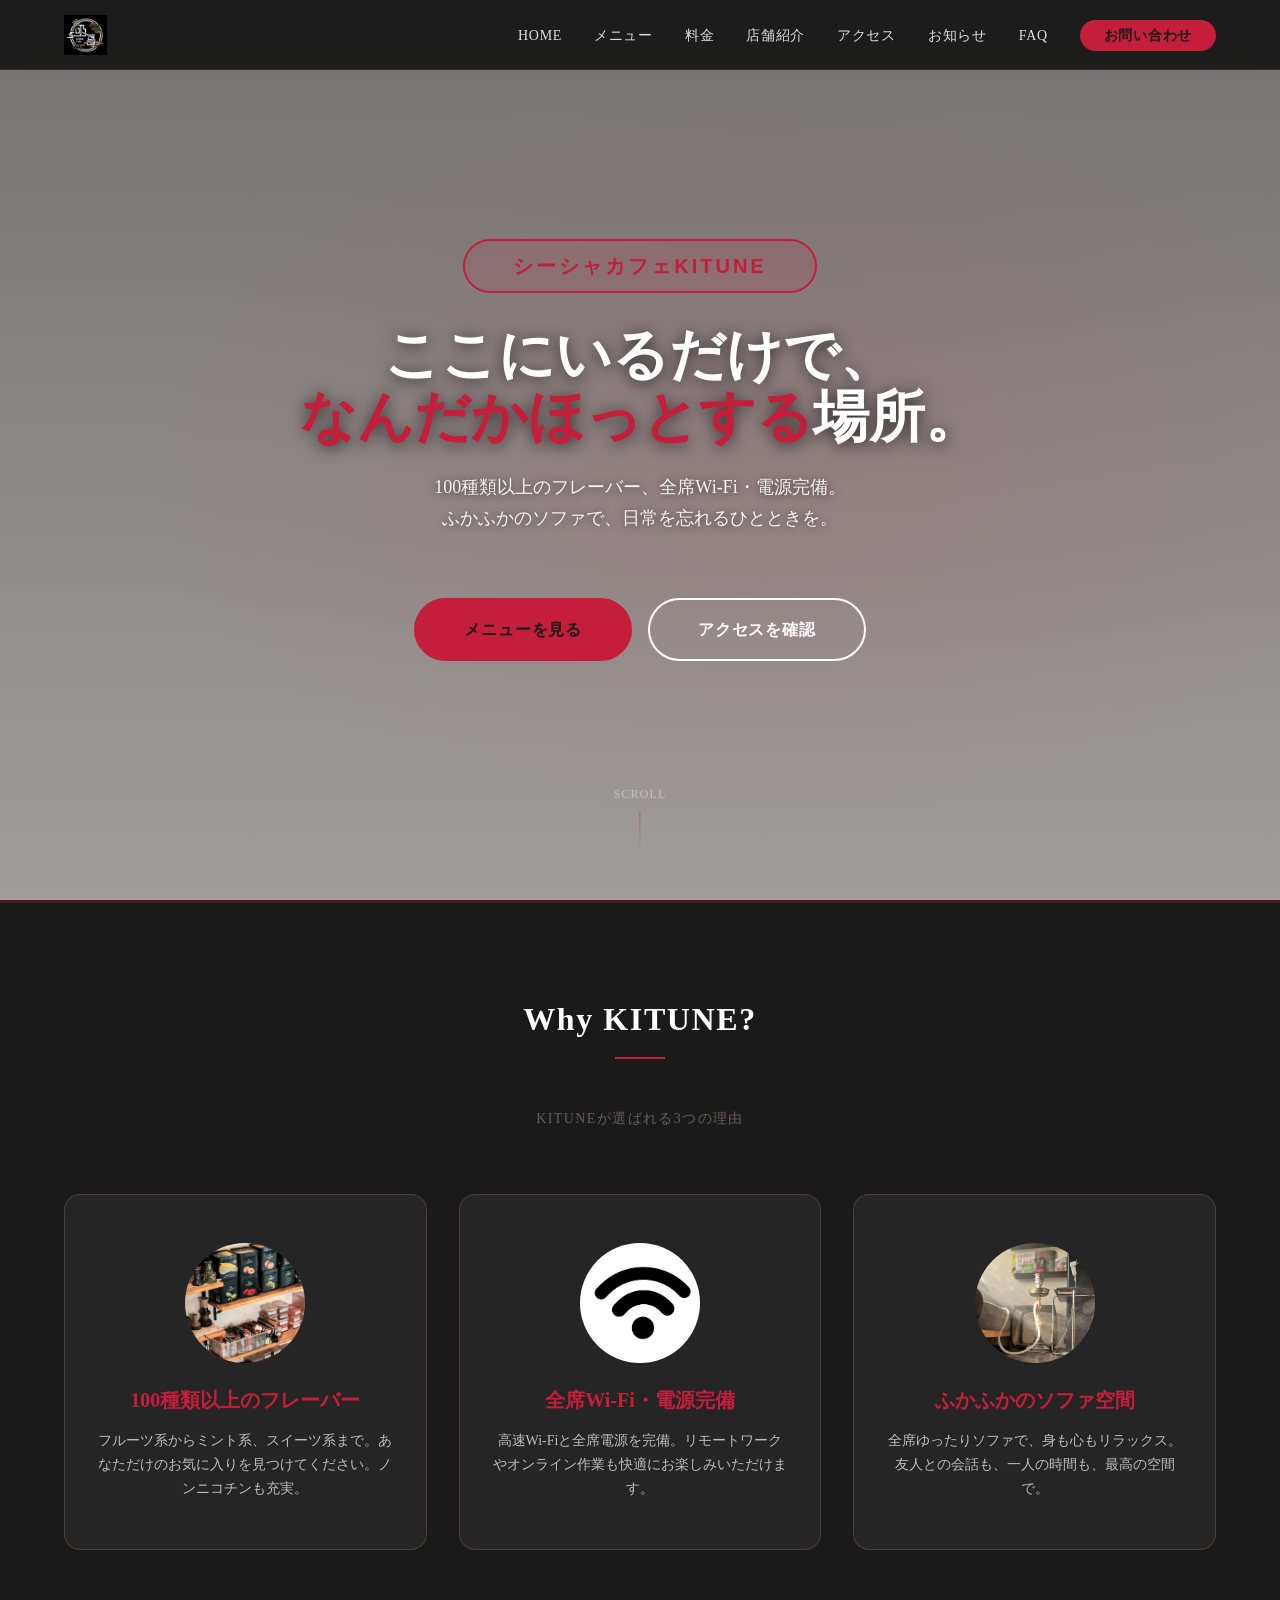
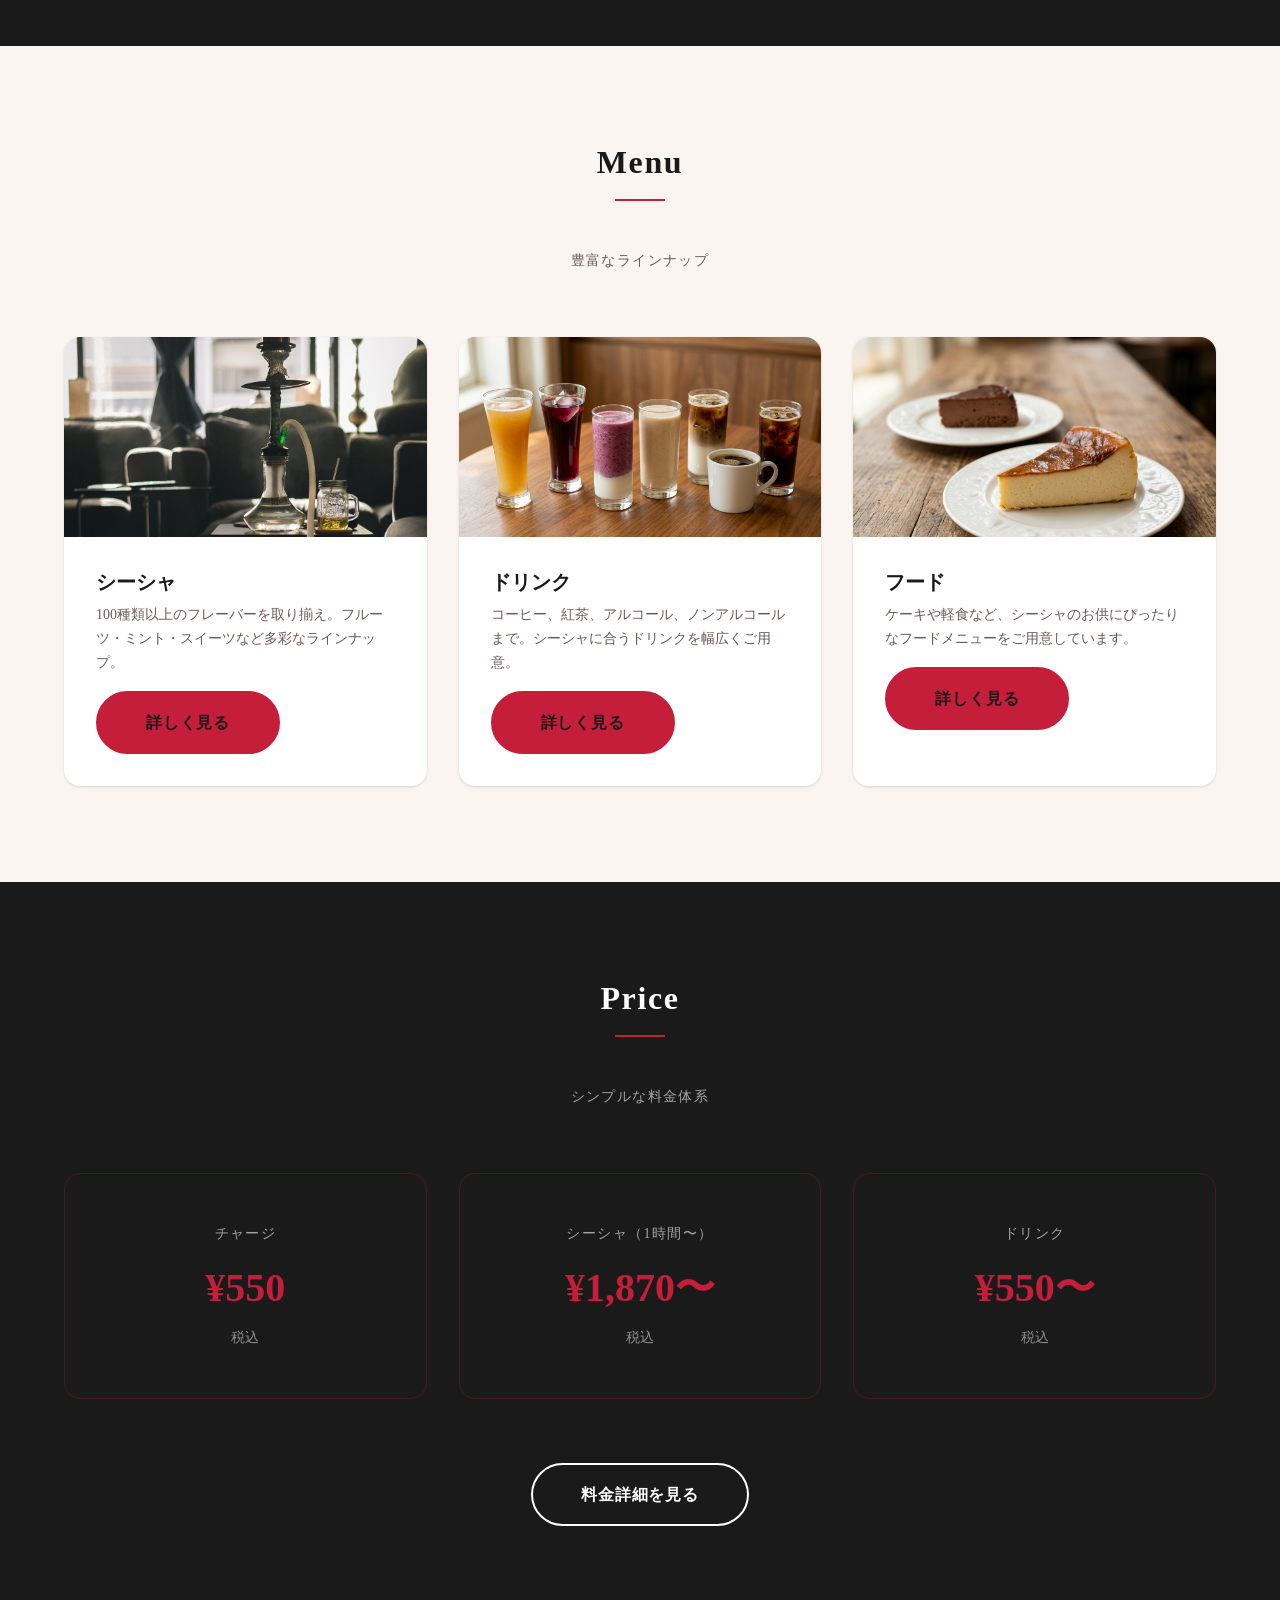
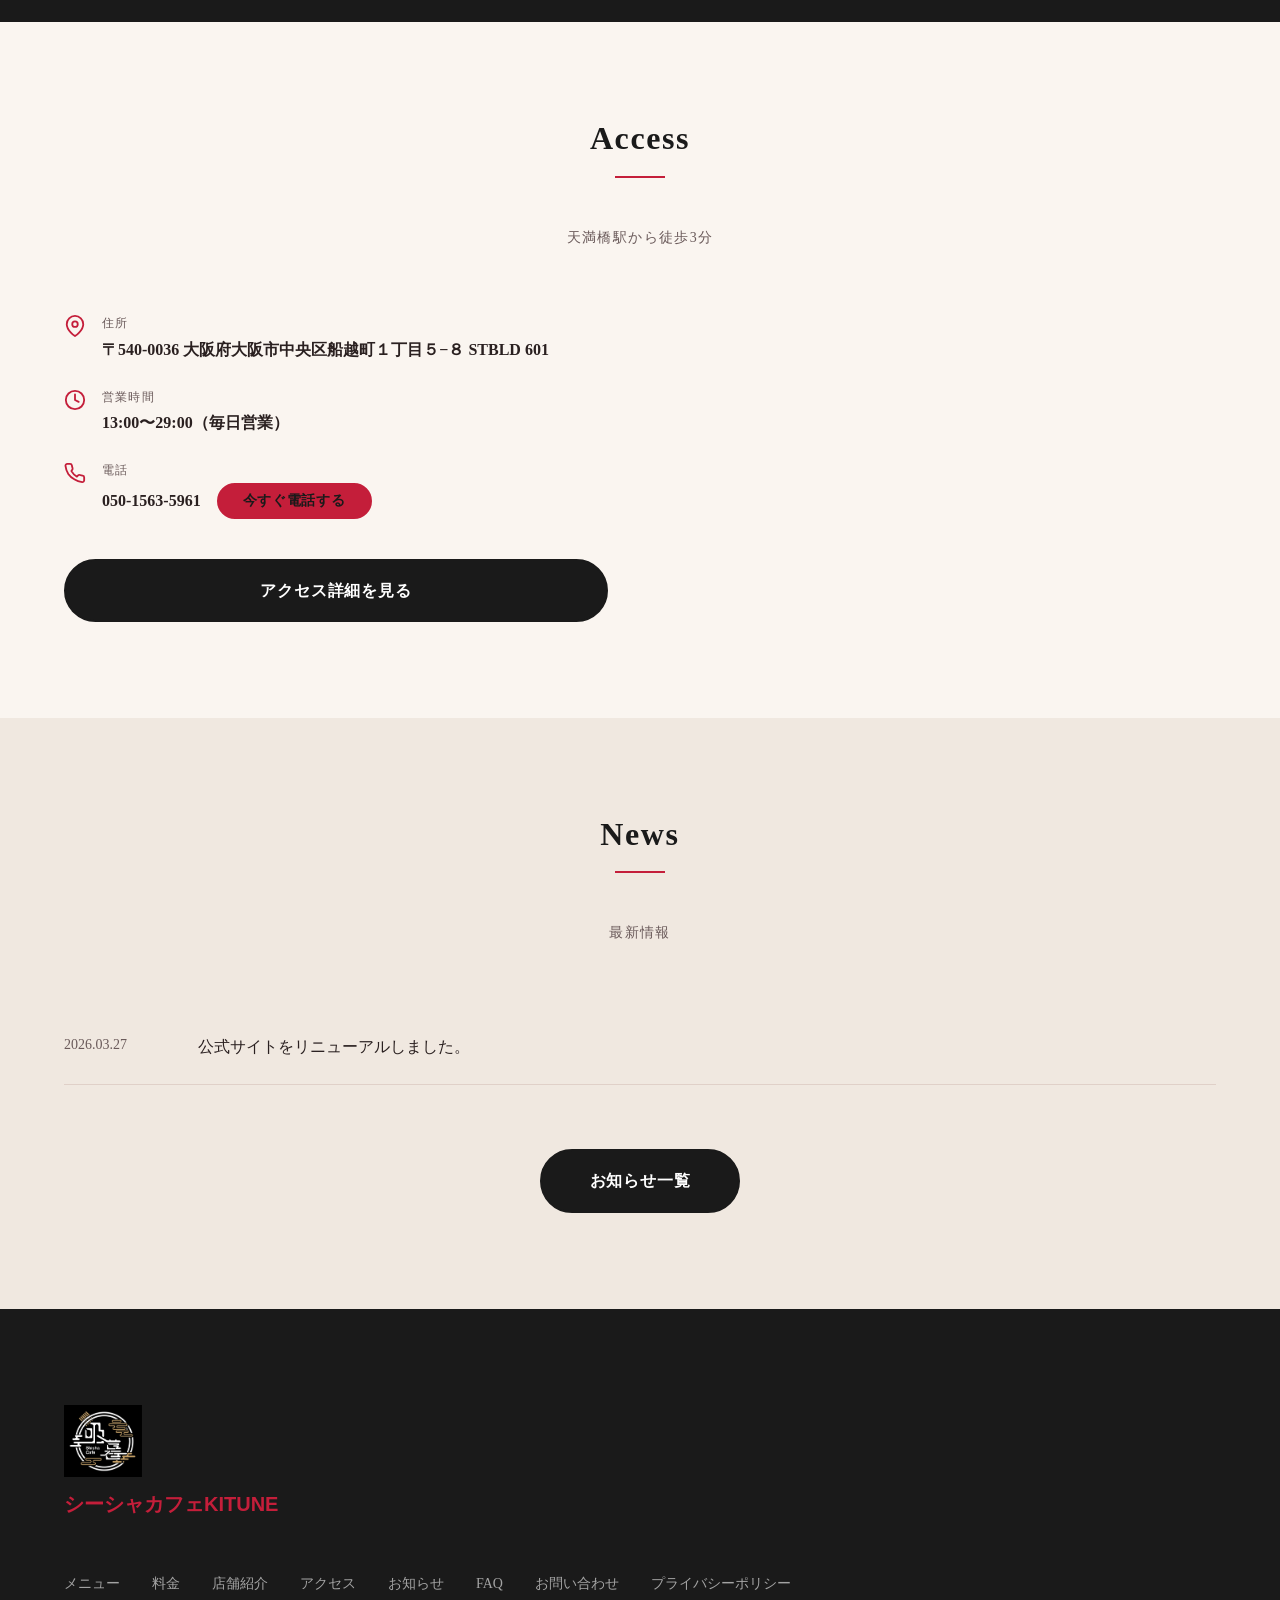
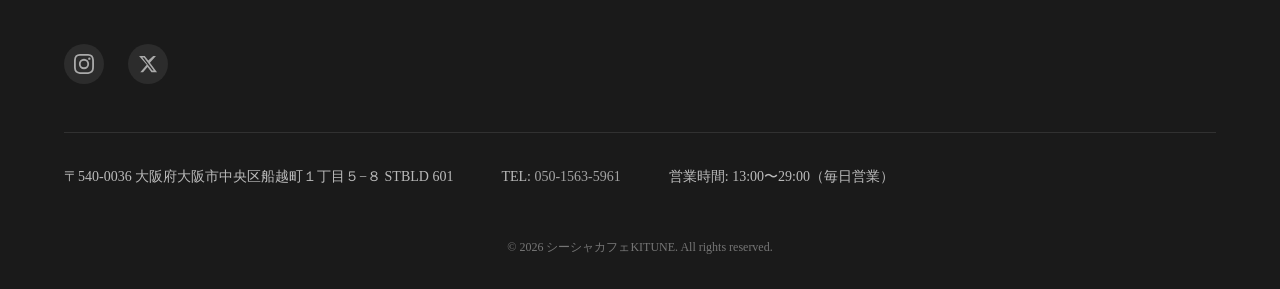
==== index.html @ b35e265c "feat: kitune 店舗HP初期作成 Co-Authored-By: Claude Opus 4.6 <noreply@anthropic.com>" ====
<!DOCTYPE html>
<html lang="ja">
<head>
  <meta charset="UTF-8">
  <base href="/">

  <meta name="viewport" content="width=device-width, initial-scale=1.0">
  <title>Shisha Cafe KITUNE（KITUNE）- 大阪天満橋のシーシャカフェ</title>
  <meta name="description" content="大阪・天満橋駅徒歩3分のシーシャカフェ。100種類以上のフレーバー、全席Wi-Fi・電源完備。リモートワークにも最適な至極のくつろぎ空間。営業時間13:00〜29:00。">
  <meta name="keywords" content="シーシャ,大阪,天満橋,シーシャカフェ,水タバコ,スーク,Souq">
  <link rel="canonical" href="https://kitune.example.com/">
  <!-- OGP -->
  <meta property="og:title" content="Shisha Cafe KITUNE（KITUNE）- 大阪天満橋のシーシャカフェ">
  <meta property="og:description" content="大阪・天満橋駅徒歩3分。100種類以上のフレーバー、全席Wi-Fi完備のシーシャカフェ。">
  <meta property="og:type" content="website">
  <meta property="og:url" content="https://kitune.example.com/">
  <meta property="og:image" content="https://kitune.example.com/images/og-image.jpg">
  <meta property="og:site_name" content="シーシャカフェKITUNE">
  <meta property="og:locale" content="ja_JP">
  <meta name="twitter:card" content="summary_large_image">
  <meta name="twitter:image" content="https://kitune.example.com/images/og-image.jpg">
  <!-- 構造化データ -->
  <script type="application/ld+json">
  {
    "@context": "https://schema.org",
    "@type": "CafeOrCoffeeShop",
    "name": "Shisha Cafe KITUNE",
    "alternateName": "シーシャカフェKITUNE",
    "url": "https://kitune.example.com",
    "telephone": "050-1563-5961",
    "address": {
      "@type": "PostalAddress",
      "postalCode": "540-0036",
      "streetAddress": "船越町１丁目５−８ STBLD 601",
      "addressLocality": "大阪市中央区",
      "addressRegion": "大阪府",
      "addressCountry": "JP"
    },
    "geo": {
      "@type": "GeoCoordinates",
      "latitude": "34.6877967",
      "longitude": "135.5146708"
    },
    "openingHoursSpecification": [
      {
        "@type": "OpeningHoursSpecification",
        "dayOfWeek": ["Monday","Tuesday","Wednesday","Thursday","Friday","Saturday","Sunday"],
        "opens": "13:00",
        "closes": "24:00"
      },
      {
        "@type": "OpeningHoursSpecification",
        "dayOfWeek": ["Tuesday","Wednesday","Thursday","Friday","Saturday","Sunday","Monday"],
        "opens": "00:00",
        "closes": "05:00"
      }
    ],
    "servesCuisine": "シーシャ（水タバコ）",
    "priceRange": "¥1,870〜¥3,520",
    "description": "大阪・天満橋のシーシャカフェ。100種類以上のフレーバー、全席Wi-Fi・電源完備。"
  }
  </script>
  <link rel="stylesheet" href="css/reset.css">
  <link rel="stylesheet" href="css/variables.css">
  <link rel="stylesheet" href="css/base.css">
  <link rel="stylesheet" href="css/layout.css">
  <link rel="stylesheet" href="css/components.css">
  <link rel="stylesheet" href="css/pages/home.css">
</head>
<body>

<header class="site-header">
  <div class="header-inner">
    <a href="./" class="site-logo"><img src="images/logo.png" alt="シーシャカフェKITUNE" class="header-logo-img"></a>
    <nav class="global-nav" id="globalNav" aria-label="グローバルナビゲーション">
      <button class="nav-close" aria-label="メニューを閉じる"></button>
      <ul>
        <li><a href="./" aria-current="page">HOME</a></li>
        <li><a href="menu/">メニュー</a></li>
        <li><a href="price/">料金</a></li>
        <li><a href="about/">店舗紹介</a></li>
        <li><a href="access/">アクセス</a></li>
        <li><a href="news/">お知らせ</a></li>
        <li><a href="faq/">FAQ</a></li>
        <li><a href="contact/" class="btn-reserve">お問い合わせ</a></li>
      </ul>
    </nav>
    <button class="hamburger" id="hamburger" aria-label="メニューを開く" aria-expanded="false">
      <span></span><span></span><span></span>
    </button>
  </div>
</header>

<main>
  <!-- ヒーロー -->
  <section class="hero">
    <div class="container">
      <div class="hero-content">
        <span class="hero-eyebrow">シーシャカフェKITUNE</span>
        <h1>ここにいるだけで、<br><span>なんだかほっとする</span>場所。</h1>
        <p class="hero-sub">100種類以上のフレーバー、全席Wi-Fi・電源完備。<br>ふかふかのソファで、日常を忘れるひとときを。</p>
        <div class="hero-cta">
          <a href="menu/" class="btn btn-primary">メニューを見る</a>
          <a href="access/" class="btn btn-outline">アクセスを確認</a>
        </div>
      </div>
    </div>
    <div class="hero-scroll" aria-hidden="true">SCROLL</div>
  </section>

  <!-- 特徴 -->
  <section class="features-section">
    <div class="container">
      <h2 class="section-title">Why KITUNE?</h2>
      <span class="gold-line"></span>
      <p class="section-subtitle">KITUNEが選ばれる3つの理由</p>
      <div class="grid-3">
        <div class="feature-card fade-in">
          <div class="feature-icon"><img src="images/gallery-flavor-shelf.jpg" alt="フレーバー" class="feature-icon-img"></div>
          <h3 class="feature-title">100種類以上のフレーバー</h3>
          <p class="feature-text">フルーツ系からミント系、スイーツ系まで。あなただけのお気に入りを見つけてください。ノンニコチンも充実。</p>
        </div>
        <div class="feature-card fade-in">
          <div class="feature-icon"><img src="images/wifi.jpg" alt="Wi-Fi" class="feature-icon-img"></div>
          <h3 class="feature-title">全席Wi-Fi・電源完備</h3>
          <p class="feature-text">高速Wi-Fiと全席電源を完備。リモートワークやオンライン作業も快適にお楽しみいただけます。</p>
        </div>
        <div class="feature-card fade-in">
          <div class="feature-icon"><img src="images/gallery-private-room.jpg" alt="ソファ" class="feature-icon-img"></div>
          <h3 class="feature-title">ふかふかのソファ空間</h3>
          <p class="feature-text">全席ゆったりソファで、身も心もリラックス。友人との会話も、一人の時間も、最高の空間で。</p>
        </div>
      </div>
    </div>
  </section>

  <!-- メニュー概要 -->
  <section class="section menu-preview">
    <div class="container">
      <h2 class="section-title">Menu</h2>
      <span class="gold-line"></span>
      <p class="section-subtitle">豊富なラインナップ</p>
      <div class="grid-3">
        <div class="card fade-in">
          <img src="images/gallery-shisha-set.jpg" alt="シーシャ" class="card-img-top">
          <div class="card-body">
            <h3 class="card-title">シーシャ</h3>
            <p class="card-text">100種類以上のフレーバーを取り揃え。フルーツ・ミント・スイーツなど多彩なラインナップ。</p>
            <a href="menu/" class="btn btn-primary">詳しく見る</a>
          </div>
        </div>
        <div class="card fade-in">
          <img src="images/menu-drink.jpg" alt="ドリンク" class="card-img-top">
          <div class="card-body">
            <h3 class="card-title">ドリンク</h3>
            <p class="card-text">コーヒー、紅茶、アルコール、ノンアルコールまで。シーシャに合うドリンクを幅広くご用意。</p>
            <a href="menu/" class="btn btn-primary">詳しく見る</a>
          </div>
        </div>
        <div class="card fade-in">
          <img src="images/menu-food.jpg" alt="フード" class="card-img-top">
          <div class="card-body">
            <h3 class="card-title">フード</h3>
            <p class="card-text">ケーキや軽食など、シーシャのお供にぴったりなフードメニューをご用意しています。</p>
            <a href="menu/" class="btn btn-primary">詳しく見る</a>
          </div>
        </div>
      </div>
    </div>
  </section>

  <!-- 料金概要 -->
  <section class="section price-overview section-alt">
    <div class="container">
      <h2 class="section-title">Price</h2>
      <span class="gold-line"></span>
      <p class="section-subtitle">シンプルな料金体系</p>
      <div class="price-overview-grid fade-in">
        <div class="price-item">
          <div class="price-item-label">チャージ</div>
          <div class="price-item-amount">¥550</div>
          <div class="price-item-unit">税込</div>
        </div>
        <div class="price-item">
          <div class="price-item-label">シーシャ（1時間〜）</div>
          <div class="price-item-amount">¥1,870〜</div>
          <div class="price-item-unit">税込</div>
        </div>
        <div class="price-item">
          <div class="price-item-label">ドリンク</div>
          <div class="price-item-amount">¥550〜</div>
          <div class="price-item-unit">税込</div>
        </div>
      </div>
      <div class="text-center">
        <a href="price/" class="btn btn-outline">料金詳細を見る</a>
      </div>
    </div>
  </section>

  <!-- アクセス概要 -->
  <section class="section">
    <div class="container">
      <h2 class="section-title">Access</h2>
      <span class="gold-line"></span>
      <p class="section-subtitle">天満橋駅から徒歩3分</p>
      <div class="access-overview-inner fade-in">
        <div class="access-info-list">
          <div class="access-info-item">
            <span class="access-info-icon" aria-hidden="true"><svg xmlns="http://www.w3.org/2000/svg" width="22" height="22" viewBox="0 0 24 24" fill="none" stroke="currentColor" stroke-width="2" stroke-linecap="round" stroke-linejoin="round"><path d="M21 10c0 7-9 13-9 13s-9-6-9-13a9 9 0 0 1 18 0z"/><circle cx="12" cy="10" r="3"/></svg></span>
            <div>
              <div class="access-info-label">住所</div>
              <div class="access-info-value">〒540-0036 大阪府大阪市中央区船越町１丁目５−８ STBLD 601</div>
            </div>
          </div>
          <div class="access-info-item">
            <span class="access-info-icon" aria-hidden="true"><svg xmlns="http://www.w3.org/2000/svg" width="22" height="22" viewBox="0 0 24 24" fill="none" stroke="currentColor" stroke-width="2" stroke-linecap="round" stroke-linejoin="round"><circle cx="12" cy="12" r="10"/><polyline points="12 6 12 12 16 14"/></svg></span>
            <div>
              <div class="access-info-label">営業時間</div>
              <div class="access-info-value">13:00〜29:00（毎日営業）</div>
            </div>
          </div>
          <div class="access-info-item">
            <span class="access-info-icon" aria-hidden="true"><svg xmlns="http://www.w3.org/2000/svg" width="22" height="22" viewBox="0 0 24 24" fill="none" stroke="currentColor" stroke-width="2" stroke-linecap="round" stroke-linejoin="round"><path d="M22 16.92v3a2 2 0 0 1-2.18 2 19.79 19.79 0 0 1-8.63-3.07A19.5 19.5 0 0 1 4.69 13a19.79 19.79 0 0 1-3.07-8.67A2 2 0 0 1 3.6 2h3a2 2 0 0 1 2 1.72 12.84 12.84 0 0 0 .7 2.81 2 2 0 0 1-.45 2.11L8.09 9.91a16 16 0 0 0 6 6l1.27-1.27a2 2 0 0 1 2.11-.45 12.84 12.84 0 0 0 2.81.7A2 2 0 0 1 22 16.92z"/></svg></span>
            <div>
              <div class="access-info-label">電話</div>
              <div class="access-info-value access-phone-actions">
                <a href="tel:05015635961">050-1563-5961</a>
                <a href="tel:05015635961" class="btn btn-primary btn-sm">今すぐ電話する</a>
              </div>
            </div>
          </div>
          <a href="access/" class="btn btn-dark" style="margin-top:var(--space-md);">アクセス詳細を見る</a>
        </div>
        <iframe src="https://www.google.com/maps/embed?pb=!1m18!1m12!1m3!1d3280.6!2d135.5146708!3d34.6877967!2m3!1f0!2f0!3f0!3m2!1i1024!2i768!4f13.1!3m3!1m2!1s0x6000e73224f2a567%3A0xe76bcfad99c19d66!2z44K344O844K344AB5ZCJ5ZSu!5e0!3m2!1sja!2sjp!4v1743040000000!5m2!1sja!2sjp" width="100%" style="aspect-ratio:16/9;border:0;border-radius:var(--radius-lg);" allowfullscreen="" loading="lazy" referrerpolicy="no-referrer-when-downgrade" title="シーシャカフェKITUNE の地図"></iframe>
      </div>
    </div>
  </section>

  <!-- お知らせ -->
  <section class="section section-bg-2">
    <div class="container">
      <h2 class="section-title">News</h2>
      <span class="gold-line"></span>
      <p class="section-subtitle">最新情報</p>
      <div class="news-list fade-in">
        <div class="news-item">
          <time class="news-date" datetime="2026-03-27">2026.03.27</time>
          <a class="news-title" href="news/">公式サイトをリニューアルしました。</a>
        </div>
      </div>
      <div class="text-center">
        <a href="news/" class="btn btn-dark">お知らせ一覧</a>
      </div>
    </div>
  </section>
</main>

<footer class="site-footer">
  <div class="footer-inner">
    <div class="footer-logo"><img src="images/logo.png" alt="シーシャカフェKITUNE" class="footer-logo-img"><span>シーシャカフェKITUNE</span></div>
    <nav class="footer-nav" aria-label="フッターナビゲーション">
      <ul>
        <li><a href="menu/">メニュー</a></li>
        <li><a href="price/">料金</a></li>
        <li><a href="about/">店舗紹介</a></li>
        <li><a href="access/">アクセス</a></li>
        <li><a href="news/">お知らせ</a></li>
        <li><a href="faq/">FAQ</a></li>
        <li><a href="contact/">お問い合わせ</a></li>
        <li><a href="privacy/">プライバシーポリシー</a></li>
      </ul>
    </nav>
    <div class="footer-sns">
      <a href="https://www.instagram.com/kitune/" target="_blank" rel="noopener noreferrer" aria-label="Instagram">
        <svg xmlns="http://www.w3.org/2000/svg" width="20" height="20" viewBox="0 0 24 24" fill="currentColor"><path d="M12 2.163c3.204 0 3.584.012 4.85.07 3.252.148 4.771 1.691 4.919 4.919.058 1.265.069 1.645.069 4.849 0 3.205-.012 3.584-.069 4.849-.149 3.225-1.664 4.771-4.919 4.919-1.266.058-1.644.07-4.85.07-3.204 0-3.584-.012-4.849-.07-3.26-.149-4.771-1.699-4.919-4.92-.058-1.265-.07-1.644-.07-4.849 0-3.204.013-3.583.07-4.849.149-3.227 1.664-4.771 4.919-4.919 1.266-.057 1.645-.069 4.849-.069zM12 0C8.741 0 8.333.014 7.053.072 2.695.272.273 2.69.073 7.052.014 8.333 0 8.741 0 12c0 3.259.014 3.668.072 4.948.2 4.358 2.618 6.78 6.98 6.98C8.333 23.986 8.741 24 12 24c3.259 0 3.668-.014 4.948-.072 4.354-.2 6.782-2.618 6.979-6.98.059-1.28.073-1.689.073-4.948 0-3.259-.014-3.667-.072-4.947-.196-4.354-2.617-6.78-6.979-6.98C15.668.014 15.259 0 12 0zm0 5.838a6.162 6.162 0 100 12.324 6.162 6.162 0 000-12.324zM12 16a4 4 0 110-8 4 4 0 010 8zm6.406-11.845a1.44 1.44 0 100 2.881 1.44 1.44 0 000-2.881z"/></svg>
      </a>
      <a href="https://x.com/kitune" target="_blank" rel="noopener noreferrer" aria-label="X（旧Twitter）">
        <svg xmlns="http://www.w3.org/2000/svg" width="20" height="20" viewBox="0 0 24 24" fill="currentColor"><path d="M18.244 2.25h3.308l-7.227 8.26 8.502 11.24H16.17l-4.714-6.231-5.401 6.231H2.746l7.73-8.835L1.254 2.25H8.08l4.253 5.622zm-1.161 17.52h1.833L7.084 4.126H5.117z"/></svg>
      </a>
    </div>
    <div class="footer-info">
      <p>〒540-0036 大阪府大阪市中央区船越町１丁目５−８ STBLD 601</p>
      <p>TEL: <a href="tel:05015635961">050-1563-5961</a></p>
      <p>営業時間: 13:00〜29:00（毎日営業）</p>
    </div>
    <p class="copyright">&copy; 2026 シーシャカフェKITUNE. All rights reserved.</p>
  </div>
</footer>

<script src="js/main.js"></script>
</body>
</html>
---- css/variables.css ----
:root {
  --color-primary: #C41E3A;
  --color-primary-dark: #9B1B30;
  --color-dark: #1A1A1A;
  --color-dark-2: #2D2D2D;
  --color-bg: #FAF5F0;
  --color-bg-2: #F0E8E0;
  --color-white: #FFFFFF;
  --color-text: #2A2020;
  --color-text-light: #6A5A5A;
  --color-border: #E0D0C8;

  --font-en: 'Georgia', 'Times New Roman', serif;
  --font-ja: 'Hiragino Mincho ProN', 'Yu Mincho', serif;
  --font-size-xs: 0.75rem;
  --font-size-sm: 0.875rem;
  --font-size-base: 1rem;
  --font-size-lg: 1.125rem;
  --font-size-xl: 1.25rem;
  --font-size-2xl: 1.5rem;
  --font-size-3xl: 2rem;
  --font-size-4xl: 2.5rem;
  --font-size-5xl: 3.5rem;
  --line-height-base: 1.7;
  --line-height-tight: 1.3;

  --space-xs: 0.25rem;
  --space-sm: 0.5rem;
  --space-md: 1rem;
  --space-lg: 1.5rem;
  --space-xl: 2rem;
  --space-2xl: 3rem;
  --space-3xl: 4rem;
  --space-4xl: 6rem;

  --container-width: 1200px;
  --container-padding: 1.5rem;

  --radius-sm: 4px;
  --radius-md: 8px;
  --radius-lg: 16px;
  --radius-full: 9999px;

  --shadow-sm: 0 1px 3px rgba(0,0,0,0.12);
  --shadow-md: 0 4px 12px rgba(0,0,0,0.15);
  --shadow-lg: 0 8px 30px rgba(0,0,0,0.2);

  --transition-fast: 0.2s ease;
  --transition-base: 0.3s ease;
  --transition-slow: 0.5s ease;

  --header-height: 70px;
}
---- css/base.css ----
body {
  font-family: var(--font-ja);
  font-size: var(--font-size-base);
  line-height: var(--line-height-base);
  color: var(--color-text);
  background-color: var(--color-bg);
}

h1, h2, h3, h4, h5, h6 {
  font-family: var(--font-en);
  line-height: var(--line-height-tight);
  color: var(--color-dark);
}

p { margin-bottom: var(--space-md); }
p:last-child { margin-bottom: 0; }

a { transition: color var(--transition-fast); }
a:hover { color: var(--color-primary); }

img { height: auto; }

/* no-scroll utility */
body.no-scroll { overflow: hidden; }

/* Focus visible */
:focus-visible {
  outline: 2px solid var(--color-primary);
  outline-offset: 3px;
  border-radius: var(--radius-sm);
}

.sr-only {
  position: absolute; width: 1px; height: 1px;
  padding: 0; margin: -1px; overflow: hidden;
  clip: rect(0,0,0,0); white-space: nowrap; border: 0;
}

.section {
  padding: var(--space-4xl) 0;
}

.section-alt {
  background-color: var(--color-dark);
  color: var(--color-white);
}

.section-alt h2, .section-alt h3 { color: var(--color-white); }

.section-title {
  font-size: var(--font-size-3xl);
  text-align: center;
  margin-bottom: var(--space-sm);
  letter-spacing: 0.05em;
}

.section-subtitle {
  font-family: var(--font-ja);
  font-size: var(--font-size-sm);
  color: var(--color-text-light);
  text-align: center;
  margin-bottom: var(--space-3xl);
  letter-spacing: 0.1em;
}

.section-alt .section-subtitle { color: rgba(255,255,255,0.6); }

.gold-line {
  display: block;
  width: 50px;
  height: 2px;
  background: var(--color-primary);
  margin: var(--space-md) auto var(--space-2xl);
}

.page-hero {
  background-color: var(--color-dark);
  color: var(--color-white);
  padding: calc(var(--header-height) + var(--space-3xl)) 0 var(--space-3xl);
  text-align: center;
}

.page-hero h1 {
  color: var(--color-white);
  font-size: var(--font-size-4xl);
  margin-bottom: var(--space-md);
}

.page-hero p {
  color: rgba(255,255,255,0.7);
  font-size: var(--font-size-lg);
}

.breadcrumb {
  font-size: var(--font-size-sm);
  color: rgba(255,255,255,0.6);
  margin-top: var(--space-lg);
}

.breadcrumb ol {
  display: flex;
  flex-wrap: wrap;
  gap: 0;
  align-items: center;
  justify-content: center;
  list-style: none;
  margin: 0;
  padding: 0;
}

.breadcrumb li + li::before {
  content: "/";
  margin: 0 var(--space-sm);
  color: rgba(255,255,255,0.6);
}

.breadcrumb a { color: rgba(255,255,255,0.6); }
.breadcrumb a:hover { color: var(--color-primary); }
.breadcrumb li:last-child span { color: var(--color-primary); }

.text-center { text-align: center; }

.section-bg-2 { background: var(--color-bg-2); }

/* ========== FADE-IN ANIMATION ========== */
.fade-in {
  opacity: 0;
  transform: translateY(20px);
  transition: opacity 0.6s ease, transform 0.6s ease;
}

.fade-in.visible {
  opacity: 1;
  transform: none;
}

/* ========== UTILITY ========== */
.container-narrow { max-width: 800px; }

.icon-inline {
  display: inline;
  vertical-align: middle;
  margin-right: 6px;
}

.mt-xl { margin-top: var(--space-xl); }
.mt-3xl { margin-top: var(--space-3xl); }
---- css/layout.css ----
.container {
  max-width: var(--container-width);
  margin: 0 auto;
  padding: 0 var(--container-padding);
}

/* ========== HEADER ========== */
.site-header {
  position: fixed;
  top: 0; left: 0; right: 0;
  height: var(--header-height);
  background-color: rgba(26, 26, 26, 0.96);
  backdrop-filter: blur(8px);
  z-index: 1000;
  border-bottom: 1px solid rgba(196, 30, 58, 0.25);
  transition: box-shadow var(--transition-base);
}

.site-header.scrolled {
  box-shadow: 0 4px 20px rgba(0,0,0,0.3);
}

.header-inner {
  display: flex;
  align-items: center;
  justify-content: space-between;
  height: 100%;
  max-width: var(--container-width);
  margin: 0 auto;
  padding: 0 var(--container-padding);
}

.site-logo {
  font-family: var(--font-en);
  font-size: var(--font-size-xl);
  color: var(--color-primary);
  letter-spacing: 0.05em;
  font-weight: bold;
}

.header-logo-img {
  height: 40px;
  width: auto;
  vertical-align: middle;
}

.global-nav ul {
  display: flex;
  gap: var(--space-xl);
  align-items: center;
}

.global-nav a {
  font-size: var(--font-size-sm);
  color: rgba(255,255,255,0.85);
  letter-spacing: 0.05em;
  transition: color var(--transition-fast);
  position: relative;
}

.global-nav a::after {
  content: '';
  position: absolute;
  bottom: -4px; left: 0; right: 0;
  height: 1px;
  background: var(--color-primary);
  transform: scaleX(0);
  transition: transform var(--transition-fast);
}

.global-nav a:hover { color: var(--color-primary); }
.global-nav a:hover::after { transform: scaleX(1); }

.global-nav .btn-reserve {
  background: var(--color-primary);
  color: var(--color-dark);
  padding: var(--space-sm) var(--space-lg);
  border-radius: var(--radius-full);
  font-weight: bold;
  font-size: var(--font-size-sm);
}

.global-nav .btn-reserve::after { display: none; }
.global-nav .btn-reserve:hover {
  background: var(--color-primary-dark);
  color: var(--color-dark);
}

/* Hamburger */
.hamburger {
  display: none;
  flex-direction: column;
  gap: 5px;
  padding: var(--space-sm);
  position: relative;
  z-index: 1002;
}

.hamburger span {
  display: block;
  width: 24px;
  height: 2px;
  background: var(--color-white);
  transition: transform var(--transition-base), opacity var(--transition-base);
}

.hamburger.active span:nth-child(1) { transform: translateY(7px) rotate(45deg); }
.hamburger.active span:nth-child(2) { opacity: 0; }
.hamburger.active span:nth-child(3) { transform: translateY(-7px) rotate(-45deg); }

.nav-close { display: none; }

/* ========== FOOTER ========== */
.site-footer {
  background-color: var(--color-dark);
  color: rgba(255,255,255,0.7);
  padding: var(--space-4xl) 0 var(--space-xl);
}

.footer-inner {
  max-width: var(--container-width);
  margin: 0 auto;
  padding: 0 var(--container-padding);
}

.footer-logo {
  font-family: 'Hiragino Kaku Gothic ProN', 'Noto Sans JP', 'Meiryo', sans-serif;
  font-size: var(--font-size-xl);
  color: var(--color-primary);
  margin-bottom: var(--space-2xl);
  font-weight: bold;
}

.footer-logo img {
  height: 72px;
  width: auto;
  display: block;
  margin-bottom: 10px;
}

.footer-logo-img {
  height: 44px;
  width: auto;
  display: block;
  margin-bottom: 8px;
}

.footer-nav ul {
  display: flex;
  flex-wrap: wrap;
  gap: var(--space-md) var(--space-xl);
  margin-bottom: var(--space-2xl);
}

.footer-nav a {
  font-size: var(--font-size-sm);
  color: rgba(255,255,255,0.6);
  transition: color var(--transition-fast);
}

.footer-nav a:hover { color: var(--color-primary); }

.footer-info {
  border-top: 1px solid rgba(255,255,255,0.1);
  padding-top: var(--space-xl);
  margin-bottom: var(--space-xl);
  display: flex;
  flex-wrap: wrap;
  gap: var(--space-md) var(--space-2xl);
  font-size: var(--font-size-sm);
}

.footer-info a { color: rgba(255,255,255,0.6); }
.footer-info a:hover { color: var(--color-primary); }

.footer-sns {
  display: flex;
  gap: var(--space-lg);
  margin-bottom: var(--space-2xl);
}

.footer-sns a {
  display: flex;
  align-items: center;
  justify-content: center;
  width: 40px;
  height: 40px;
  border-radius: 50%;
  background: rgba(255,255,255,0.08);
  color: rgba(255,255,255,0.6);
  transition: background var(--transition-fast), color var(--transition-fast);
}

.footer-sns a:hover {
  background: var(--color-primary);
  color: var(--color-dark);
}

.copyright {
  font-size: var(--font-size-xs);
  color: rgba(255,255,255,0.4);
  text-align: center;
}

/* ========== GRID ========== */
.grid-2 { display: grid; grid-template-columns: repeat(2, 1fr); gap: var(--space-xl); }
.grid-3 { display: grid; grid-template-columns: repeat(3, 1fr); gap: var(--space-xl); }
.grid-4 { display: grid; grid-template-columns: repeat(4, 1fr); gap: var(--space-lg); }

.access-phone-actions {
  display: flex;
  align-items: center;
  gap: var(--space-md);
  flex-wrap: wrap;
}

/* ========== RESPONSIVE ========== */
@media (max-width: 1024px) {
  .grid-4 { grid-template-columns: repeat(2, 1fr); }
}

@media (max-width: 768px) {
  .hamburger {
    display: flex;
    position: fixed;
    top: calc((var(--header-height) - 44px) / 2);
    right: var(--container-padding);
    z-index: 1002;
    width: 44px;
    height: 44px;
    justify-content: center;
    align-items: center;
  }
  .hamburger.active span {
    background: var(--color-primary);
  }

  .hamburger.active {
    visibility: hidden;
    pointer-events: none;
  }

  .global-nav {
    position: fixed;
    top: 0; left: 0;
    width: 100%; height: 100dvh;
    background: var(--color-dark);
    display: flex;
    justify-content: center;
    align-items: center;
    flex-direction: column;
    opacity: 0;
    visibility: hidden;
    pointer-events: none;
    transition: opacity 0.3s ease, visibility 0.3s ease;
    z-index: 1001;
    overflow-y: auto;
  }

  .global-nav.open {
    opacity: 1;
    visibility: visible;
    pointer-events: auto;
  }

  .nav-close {
    position: absolute;
    top: var(--space-xl);
    right: var(--space-xl);
    width: 48px;
    height: 48px;
    display: flex;
    align-items: center;
    justify-content: center;
    background: rgba(255,255,255,0.1);
    border: none;
    border-radius: 50%;
    cursor: pointer;
    z-index: 1;
  }

  .nav-close::before,
  .nav-close::after {
    content: '';
    position: absolute;
    width: 24px;
    height: 2px;
    background: var(--color-primary);
  }

  .nav-close::before { transform: rotate(45deg); }
  .nav-close::after  { transform: rotate(-45deg); }

  .global-nav ul {
    flex-direction: column;
    align-items: center;
    gap: var(--space-lg);
  }

  .global-nav a {
    font-size: var(--font-size-2xl);
    padding: var(--space-lg);
  }

  .grid-2, .grid-3, .grid-4 { grid-template-columns: 1fr; }

  .section { padding: var(--space-3xl) 0; }

  .section-title { font-size: var(--font-size-2xl); }

  .page-hero h1 { font-size: var(--font-size-3xl); }
}
---- css/components.css ----
/* ========== BUTTONS ========== */
.btn {
  display: inline-flex;
  align-items: center;
  justify-content: center;
  gap: var(--space-sm);
  padding: var(--space-md) var(--space-2xl);
  border-radius: var(--radius-full);
  font-size: var(--font-size-base);
  font-weight: bold;
  letter-spacing: 0.05em;
  transition: all var(--transition-base);
  cursor: pointer;
  border: 2px solid transparent;
}

.btn-primary {
  background: var(--color-primary);
  color: var(--color-dark);
  border-color: var(--color-primary);
}
.btn-primary:hover {
  background: var(--color-primary-dark);
  border-color: var(--color-primary-dark);
  color: var(--color-dark);
  transform: translateY(-2px);
  box-shadow: var(--shadow-md);
}

.btn-outline {
  background: transparent;
  color: var(--color-white);
  border-color: var(--color-white);
}
.btn-outline:hover {
  background: var(--color-white);
  color: var(--color-dark);
  transform: translateY(-2px);
}

.btn-dark {
  background: var(--color-dark);
  color: var(--color-white);
  border-color: var(--color-dark);
}
.btn-dark:hover {
  background: var(--color-dark-2);
  transform: translateY(-2px);
}

.btn-sm {
  padding: var(--space-xs) var(--space-lg);
  font-size: var(--font-size-sm);
}

/* ========== CARDS ========== */
.card {
  background: var(--color-white);
  border-radius: var(--radius-lg);
  overflow: hidden;
  box-shadow: var(--shadow-sm);
  transition: transform var(--transition-base), box-shadow var(--transition-base);
}
.card:hover {
  transform: translateY(-4px);
  box-shadow: var(--shadow-lg);
}

.card-img {
  width: 100%;
  aspect-ratio: 16/9;
  object-fit: cover;
  background: var(--color-bg-2);
}

.card-img-top {
  width: 100%;
  height: 200px;
  object-fit: cover;
  border-radius: var(--radius-md) var(--radius-md) 0 0;
}

.card-img-placeholder {
  width: 100%;
  aspect-ratio: 16/9;
  background: linear-gradient(135deg, var(--color-dark) 0%, var(--color-dark-2) 100%);
  display: flex;
  align-items: center;
  justify-content: center;
  color: var(--color-primary);
  font-size: var(--font-size-3xl);
}

.card-body {
  padding: var(--space-xl);
}

.card-title {
  font-size: var(--font-size-xl);
  margin-bottom: var(--space-sm);
  color: var(--color-dark);
}

.card-text {
  font-size: var(--font-size-sm);
  color: var(--color-text-light);
  line-height: var(--line-height-base);
  margin-bottom: var(--space-md);
}

/* ========== BADGES ========== */
.badge {
  display: inline-block;
  padding: 2px var(--space-sm);
  border-radius: var(--radius-full);
  font-size: var(--font-size-xs);
  font-weight: bold;
  letter-spacing: 0.05em;
}

.badge-gold {
  background: rgba(201, 168, 76, 0.15);
  color: var(--color-primary);
  border: 1px solid rgba(201, 168, 76, 0.3);
}

.badge-dark {
  background: var(--color-dark);
  color: var(--color-white);
}

/* ========== FORM ========== */
.form-group {
  margin-bottom: var(--space-lg);
}

.form-label {
  display: block;
  font-size: var(--font-size-sm);
  font-weight: bold;
  color: var(--color-dark);
  margin-bottom: var(--space-sm);
}

.form-control {
  width: 100%;
  padding: var(--space-md);
  border: 1px solid var(--color-border);
  border-radius: var(--radius-md);
  font-size: var(--font-size-base);
  font-family: var(--font-ja);
  background: var(--color-white);
  transition: border-color var(--transition-fast), box-shadow var(--transition-fast);
}

.form-control:focus {
  outline: none;
  border-color: var(--color-primary);
  box-shadow: 0 0 0 3px rgba(201, 168, 76, 0.15);
}

textarea.form-control {
  min-height: 160px;
  resize: vertical;
}

/* ========== INFO LIST ========== */
.info-table {
  width: 100%;
  border-collapse: collapse;
}

.info-table th, .info-table td {
  padding: var(--space-md) var(--space-lg);
  border-bottom: 1px solid var(--color-border);
  text-align: left;
  vertical-align: top;
}

.info-table th {
  width: 180px;
  font-size: var(--font-size-sm);
  color: var(--color-text-light);
  background: var(--color-bg);
  font-weight: bold;
}

/* ========== FEATURE CARD ========== */
.feature-card {
  text-align: center;
  padding: var(--space-2xl) var(--space-xl);
  background: rgba(255,255,255,0.05);
  border: 1px solid rgba(201, 168, 76, 0.2);
  border-radius: var(--radius-lg);
}

.feature-icon {
  font-size: 2.5rem;
  margin-bottom: var(--space-lg);
}

.feature-title {
  font-size: var(--font-size-xl);
  color: var(--color-primary);
  margin-bottom: var(--space-md);
}

.feature-text {
  font-size: var(--font-size-sm);
  color: rgba(255,255,255,0.7);
  line-height: var(--line-height-base);
}

/* ========== PRICE TABLE ========== */
.price-table {
  width: 100%;
  border-collapse: collapse;
  border-radius: var(--radius-lg);
  overflow: hidden;
  box-shadow: var(--shadow-md);
}

.price-table th {
  background: var(--color-dark);
  color: var(--color-primary);
  padding: var(--space-md) var(--space-lg);
  font-family: var(--font-en);
  letter-spacing: 0.05em;
  font-size: var(--font-size-sm);
}

.price-table td {
  padding: var(--space-md) var(--space-lg);
  border-bottom: 1px solid var(--color-border);
  background: var(--color-white);
}

.price-table tr:last-child td { border-bottom: none; }

.price-table .price-amount {
  font-size: var(--font-size-xl);
  font-weight: bold;
  color: var(--color-primary);
}

/* ========== NOTICE ========== */
.notice {
  background: rgba(201, 168, 76, 0.08);
  border: 1px solid rgba(201, 168, 76, 0.2);
  border-left: 3px solid var(--color-primary);
  border-radius: var(--radius-md);
  padding: var(--space-lg);
  font-size: var(--font-size-sm);
  color: var(--color-text-light);
}
---- css/pages/home.css ----
/* ========== HERO ========== */
.hero {
  position: relative;
  min-height: 100vh;
  display: flex;
  align-items: center;
  background: linear-gradient(135deg, #0D1B2A 0%, #1A2E42 60%, #0D1B2A 100%);
  background-image: url('../images/hero-bg.jpg');
  background-size: cover;
  background-position: center;
  overflow: hidden;
}

.hero::before {
  content: '';
  position: absolute;
  inset: 0;
  z-index: 0;
  background: linear-gradient(to bottom, rgba(26,26,26,0.6) 0%, rgba(26,26,26,0.4) 100%);
}

.hero::after {
  content: '';
  position: absolute;
  inset: 0;
  z-index: 0;
  background: radial-gradient(ellipse at 60% 50%, rgba(196,30,58,0.1) 0%, transparent 60%);
  pointer-events: none;
}

.hero-content {
  position: relative;
  z-index: 1;
  max-width: 700px;
  margin: 0 auto;
  text-align: center;
}

.hero-eyebrow {
  display: inline-block;
  font-size: var(--font-size-xl);
  color: var(--color-primary);
  letter-spacing: 0.15em;
  margin-bottom: var(--space-xl);
  border: 2px solid var(--color-primary);
  padding: var(--space-sm) var(--space-2xl);
  border-radius: var(--radius-full);
  font-weight: bold;
  background: rgba(196,30,58,0.12);
  font-family: 'Hiragino Kaku Gothic ProN', 'Noto Sans JP', sans-serif;
}

.hero h1 {
  font-size: var(--font-size-5xl);
  color: var(--color-white);
  margin-bottom: var(--space-lg);
  line-height: 1.1;
  text-shadow: 0 2px 16px rgba(0,0,0,0.7);
}

.hero h1 span { color: var(--color-primary); }

.hero-sub {
  font-size: var(--font-size-lg);
  color: rgba(255,255,255,0.92);
  margin-bottom: var(--space-3xl);
  line-height: var(--line-height-base);
  text-shadow: 0 1px 8px rgba(0,0,0,0.6);
}

.hero-cta {
  display: flex;
  gap: var(--space-md);
  flex-wrap: wrap;
  justify-content: center;
}

.hero-scroll {
  position: absolute;
  bottom: var(--space-2xl);
  left: 50%;
  transform: translateX(-50%);
  display: flex;
  flex-direction: column;
  align-items: center;
  gap: var(--space-sm);
  color: rgba(255,255,255,0.4);
  font-size: var(--font-size-xs);
  letter-spacing: 0.1em;
  animation: bounce 2s ease infinite;
}

.hero-scroll::after {
  content: '';
  width: 1px;
  height: 40px;
  background: linear-gradient(to bottom, rgba(196,30,58,0.5), transparent);
}

@keyframes bounce {
  0%, 100% { transform: translateX(-50%) translateY(0); }
  50% { transform: translateX(-50%) translateY(8px); }
}

/* ========== FEATURES ========== */
.features-section {
  background: var(--color-dark);
  padding: var(--space-4xl) 0;
  border-top: 3px solid rgba(196,30,58,0.3);
}

.features-section .section-title { color: var(--color-white); }

.feature-icon-img {
  width: 120px;
  height: 120px;
  object-fit: cover;
  border-radius: 50%;
  display: block;
  margin: 0 auto;
}

/* ========== MENU PREVIEW ========== */
.menu-preview .card { background: var(--color-white); }

.menu-preview .card-img-placeholder {
  aspect-ratio: 4/3;
  font-size: 3rem;
}

/* ========== PRICE OVERVIEW ========== */
.price-overview {
  background: var(--color-dark);
  color: var(--color-white);
}

.price-overview-grid {
  display: grid;
  grid-template-columns: repeat(3, 1fr);
  gap: var(--space-xl);
  margin-bottom: var(--space-3xl);
}

.price-item {
  text-align: center;
  padding: var(--space-2xl) var(--space-lg);
  border: 1px solid rgba(196,30,58,0.25);
  border-radius: var(--radius-lg);
}

.price-item-label {
  font-size: var(--font-size-sm);
  color: rgba(255,255,255,0.6);
  margin-bottom: var(--space-sm);
  letter-spacing: 0.1em;
}

.price-item-amount {
  font-size: var(--font-size-4xl);
  font-family: var(--font-en);
  color: var(--color-primary);
  font-weight: bold;
}

.price-item-unit {
  font-size: var(--font-size-sm);
  color: rgba(255,255,255,0.5);
  margin-top: var(--space-xs);
}

/* ========== ACCESS OVERVIEW ========== */
.access-overview-inner {
  display: grid;
  grid-template-columns: 1fr 1fr;
  gap: var(--space-3xl);
  align-items: center;
}

.access-info-list {
  display: flex;
  flex-direction: column;
  gap: var(--space-lg);
}

.access-info-item {
  display: flex;
  gap: var(--space-md);
  align-items: flex-start;
}

.access-info-icon {
  color: var(--color-primary);
  font-size: var(--font-size-xl);
  flex-shrink: 0;
  margin-top: 2px;
}

.access-info-label {
  font-size: var(--font-size-xs);
  color: var(--color-text-light);
  letter-spacing: 0.1em;
  margin-bottom: 2px;
}

.access-info-value { font-weight: bold; }

/* ========== NEWS SECTION ========== */
.news-list {
  display: flex;
  flex-direction: column;
  gap: var(--space-md);
  margin-bottom: var(--space-3xl);
}

.news-item {
  display: flex;
  gap: var(--space-lg);
  align-items: flex-start;
  padding: var(--space-lg) 0;
  border-bottom: 1px solid var(--color-border);
}

.news-date {
  font-size: var(--font-size-sm);
  color: var(--color-text-light);
  white-space: nowrap;
  min-width: 110px;
}

.news-title {
  font-size: var(--font-size-base);
  color: var(--color-text);
  transition: color var(--transition-fast);
}

.news-title:hover { color: var(--color-primary); }

/* ========== RESPONSIVE ========== */
@media (max-width: 768px) {
  .hero h1 { font-size: var(--font-size-3xl); }
  .hero-cta { flex-direction: column; }
  .price-overview-grid { grid-template-columns: 1fr; }
  .access-overview-inner { grid-template-columns: 1fr; }
}
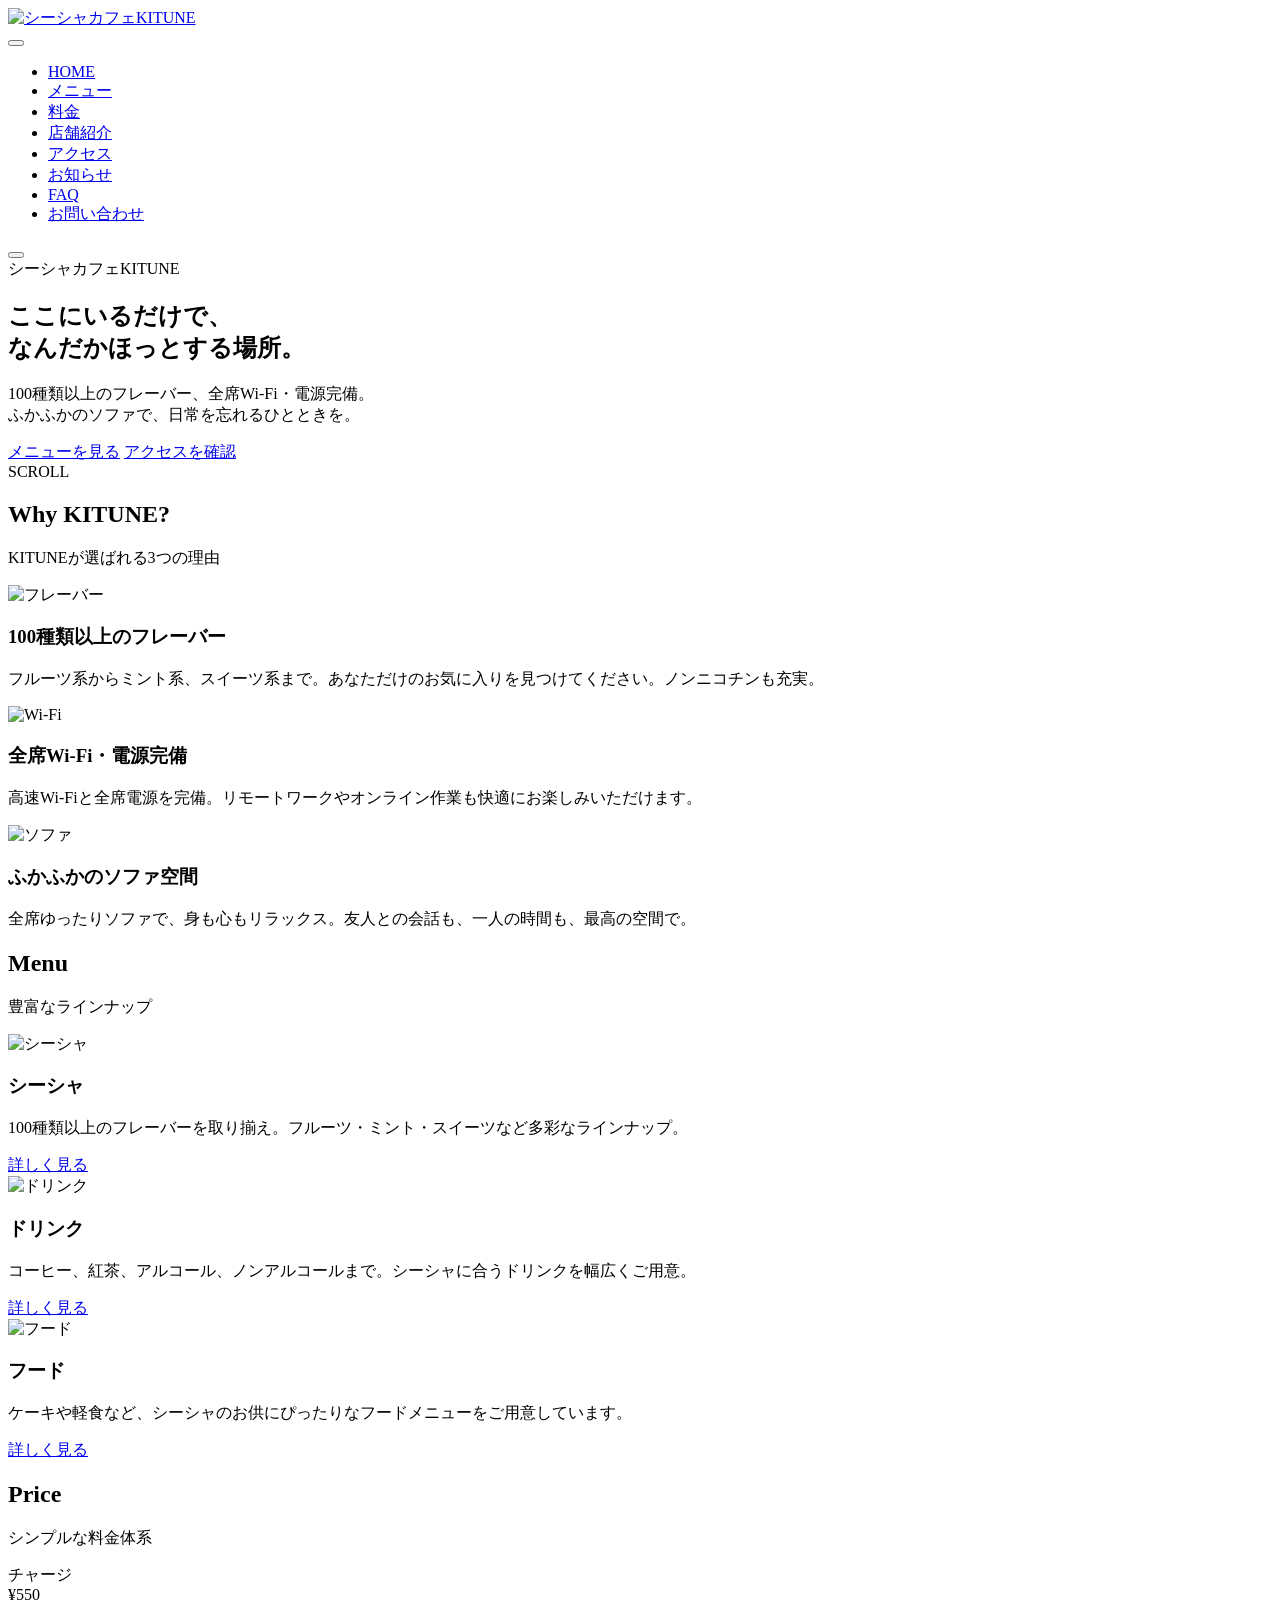
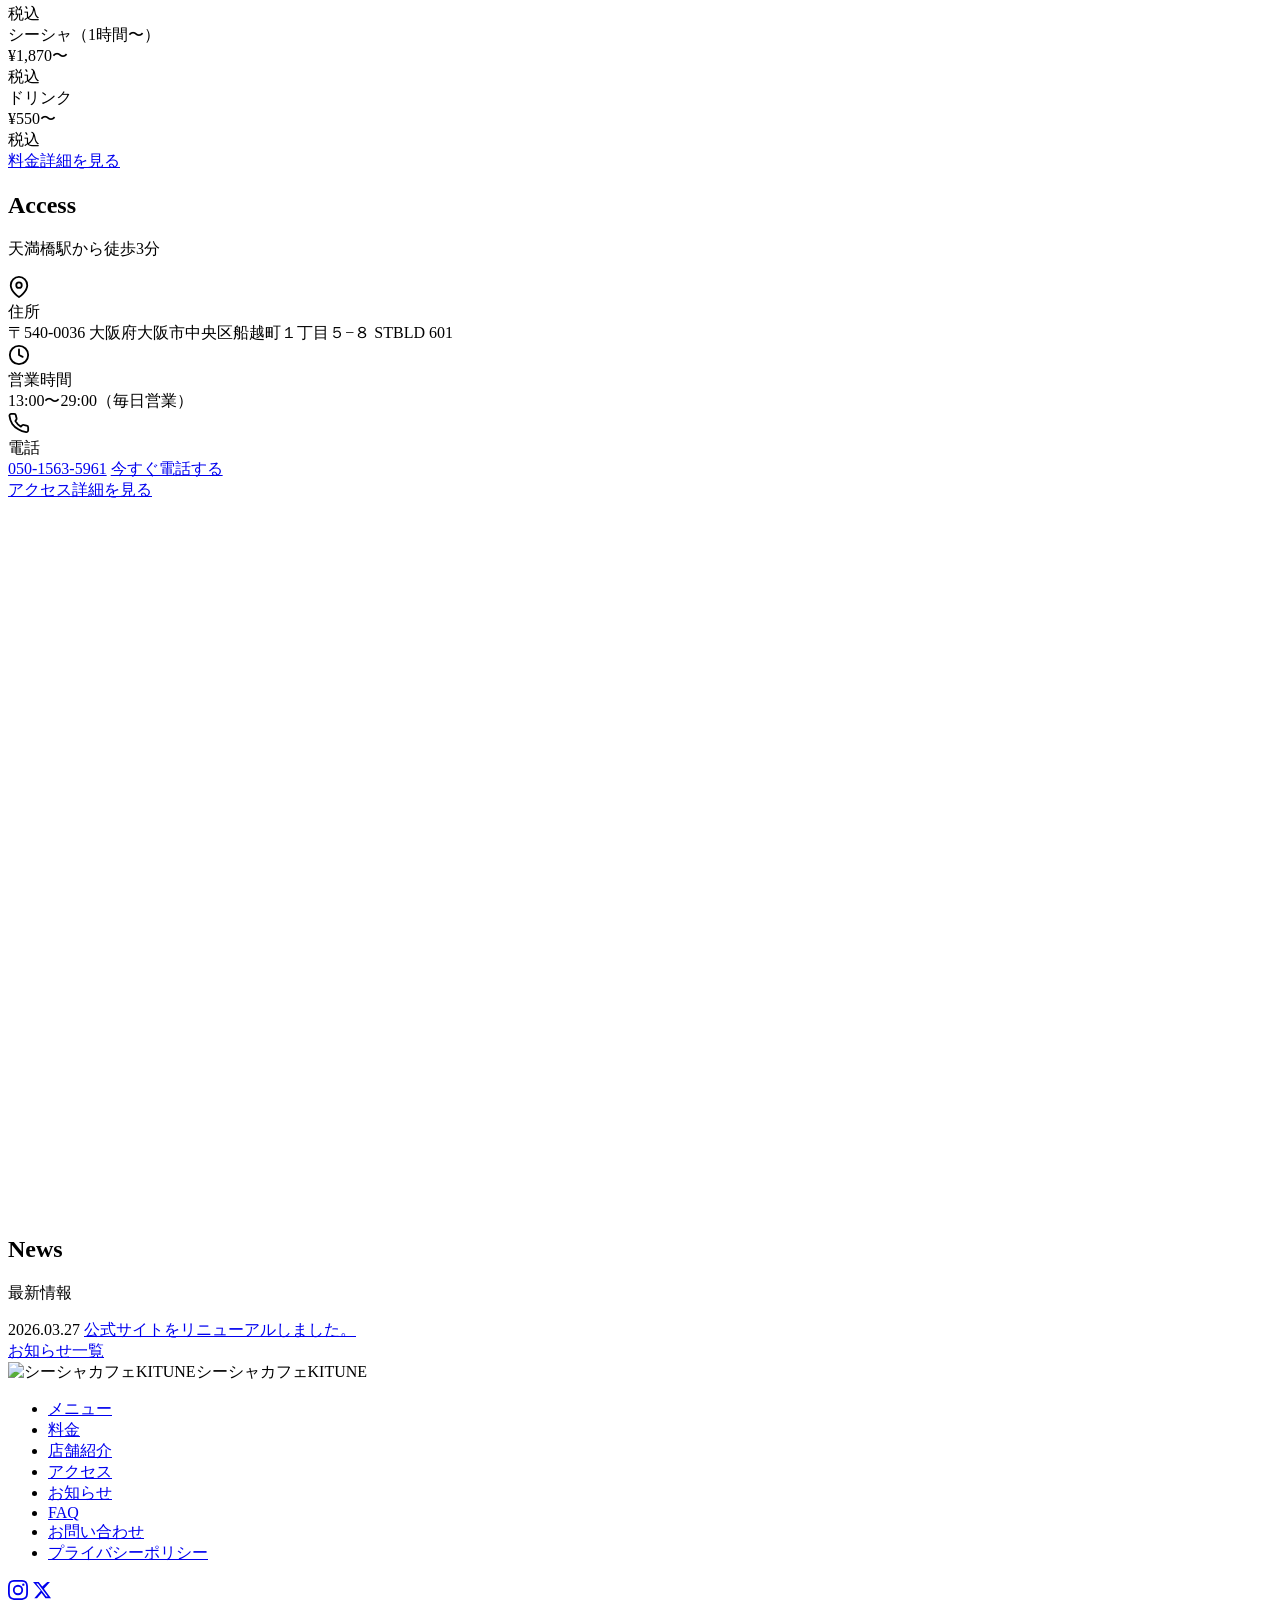
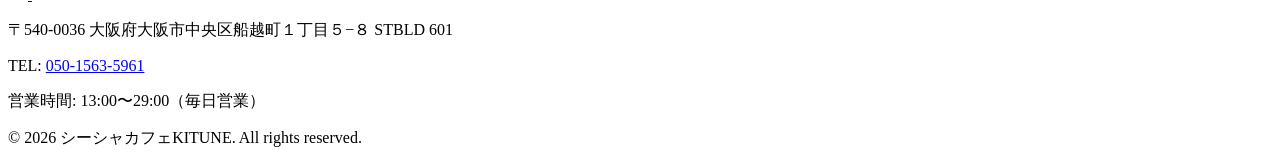
==== commit d57b18b1: "fix: GitHub Pages用にbase hrefを修正 Co-Authored-By: Claude Opus 4.6 <noreply@anthropic.com>" ====
--- a/index.html
+++ b/index.html
@@ -2,7 +2,7 @@
 <html lang="ja">
 <head>
   <meta charset="UTF-8">
-  <base href="/">
+  <base href="/kitune/">
 
   <meta name="viewport" content="width=device-width, initial-scale=1.0">
   <title>Shisha Cafe KITUNE（KITUNE）- 大阪天満橋のシーシャカフェ</title>
